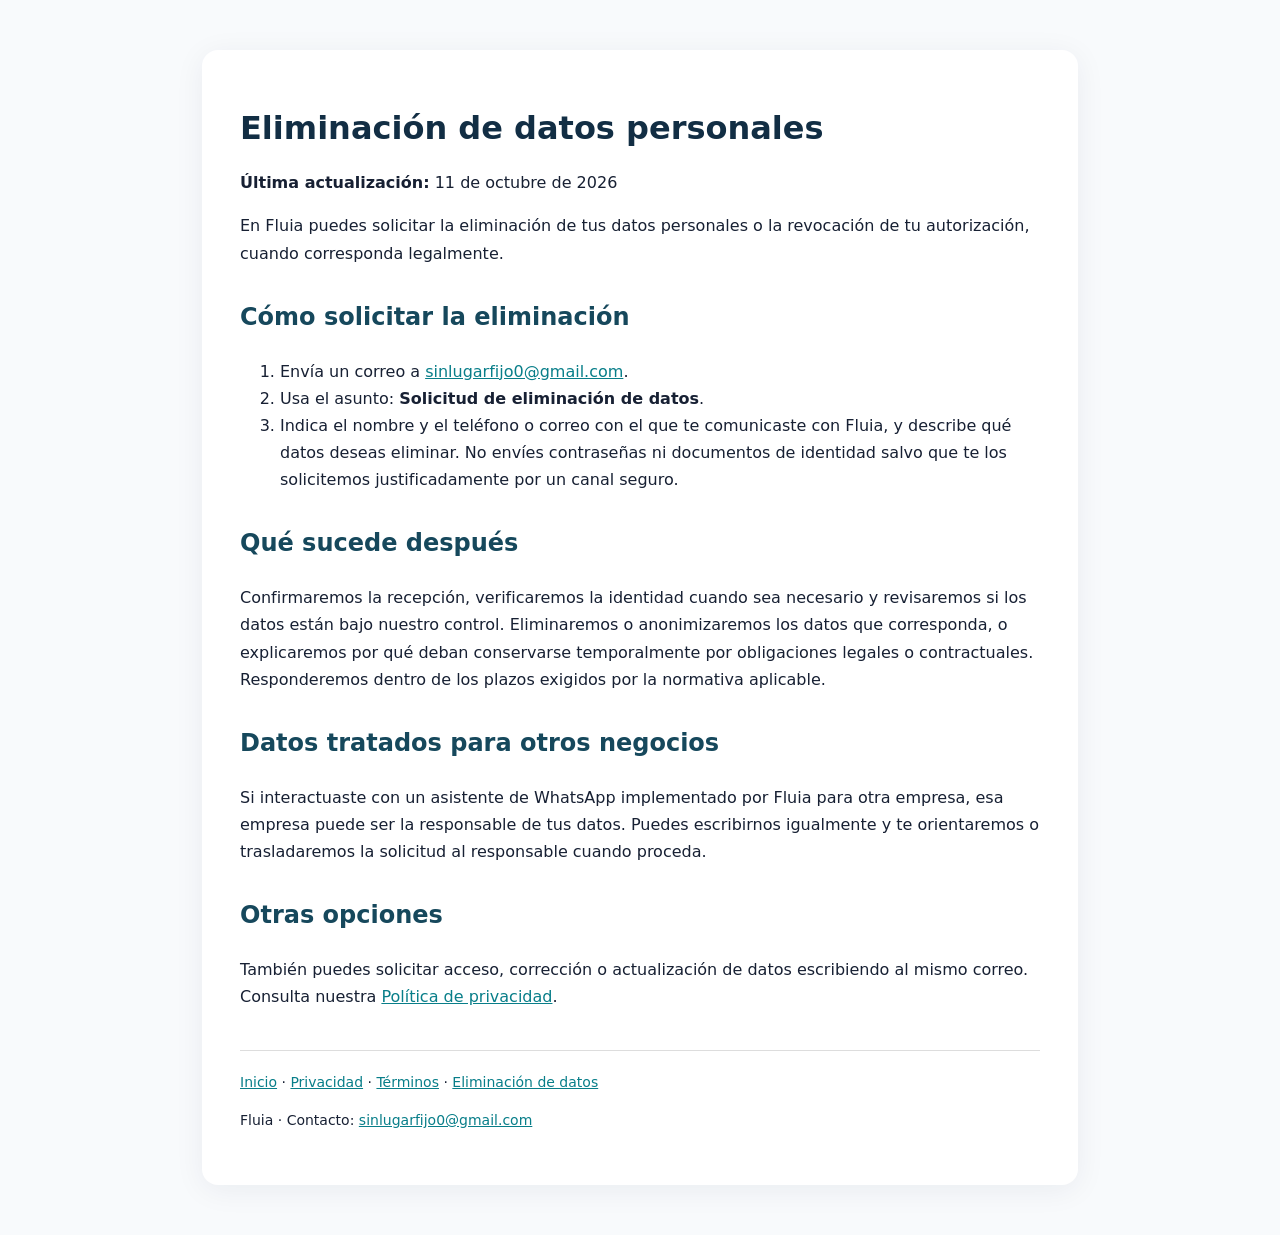
==== eliminacion-datos.html @ 7d2ca502 "Add files via upload" ====
<!doctype html><html lang="es"><head><meta charset="utf-8"><meta name="viewport" content="width=device-width,initial-scale=1"><title>Eliminación de datos personales | Fluia</title><style>body{font-family:system-ui,-apple-system,Segoe UI,sans-serif;background:#f8fafc;color:#172033;margin:0;line-height:1.7}main{max-width:800px;margin:50px auto;padding:38px;background:white;border-radius:16px;box-shadow:0 5px 30px #16233a10}h1{line-height:1.2;color:#122e44}h2{margin-top:30px;color:#16485c}a{color:#087e89}footer{margin-top:40px;border-top:1px solid #ddd;padding-top:20px;font-size:14px}@media(max-width:700px){main{margin:0;padding:24px;border-radius:0}}</style></head><body><main><h1>Eliminación de datos personales</h1><p><strong>Última actualización:</strong> 11 de octubre de 2026</p><p>En Fluia puedes solicitar la eliminación de tus datos personales o la revocación de tu autorización, cuando corresponda legalmente.</p>
<h2>Cómo solicitar la eliminación</h2><ol><li>Envía un correo a <a href="mailto:sinlugarfijo0@gmail.com">sinlugarfijo0@gmail.com</a>.</li><li>Usa el asunto: <strong>Solicitud de eliminación de datos</strong>.</li><li>Indica el nombre y el teléfono o correo con el que te comunicaste con Fluia, y describe qué datos deseas eliminar. No envíes contraseñas ni documentos de identidad salvo que te los solicitemos justificadamente por un canal seguro.</li></ol>
<h2>Qué sucede después</h2><p>Confirmaremos la recepción, verificaremos la identidad cuando sea necesario y revisaremos si los datos están bajo nuestro control. Eliminaremos o anonimizaremos los datos que corresponda, o explicaremos por qué deban conservarse temporalmente por obligaciones legales o contractuales. Responderemos dentro de los plazos exigidos por la normativa aplicable.</p>
<h2>Datos tratados para otros negocios</h2><p>Si interactuaste con un asistente de WhatsApp implementado por Fluia para otra empresa, esa empresa puede ser la responsable de tus datos. Puedes escribirnos igualmente y te orientaremos o trasladaremos la solicitud al responsable cuando proceda.</p>
<h2>Otras opciones</h2><p>También puedes solicitar acceso, corrección o actualización de datos escribiendo al mismo correo. Consulta nuestra <a href="privacidad.html">Política de privacidad</a>.</p><footer><a href="./">Inicio</a> · <a href="privacidad.html">Privacidad</a> · <a href="terminos.html">Términos</a> · <a href="eliminacion-datos.html">Eliminación de datos</a><p>Fluia · Contacto: <a href="mailto:sinlugarfijo0@gmail.com">sinlugarfijo0@gmail.com</a></p></footer></main></body></html>
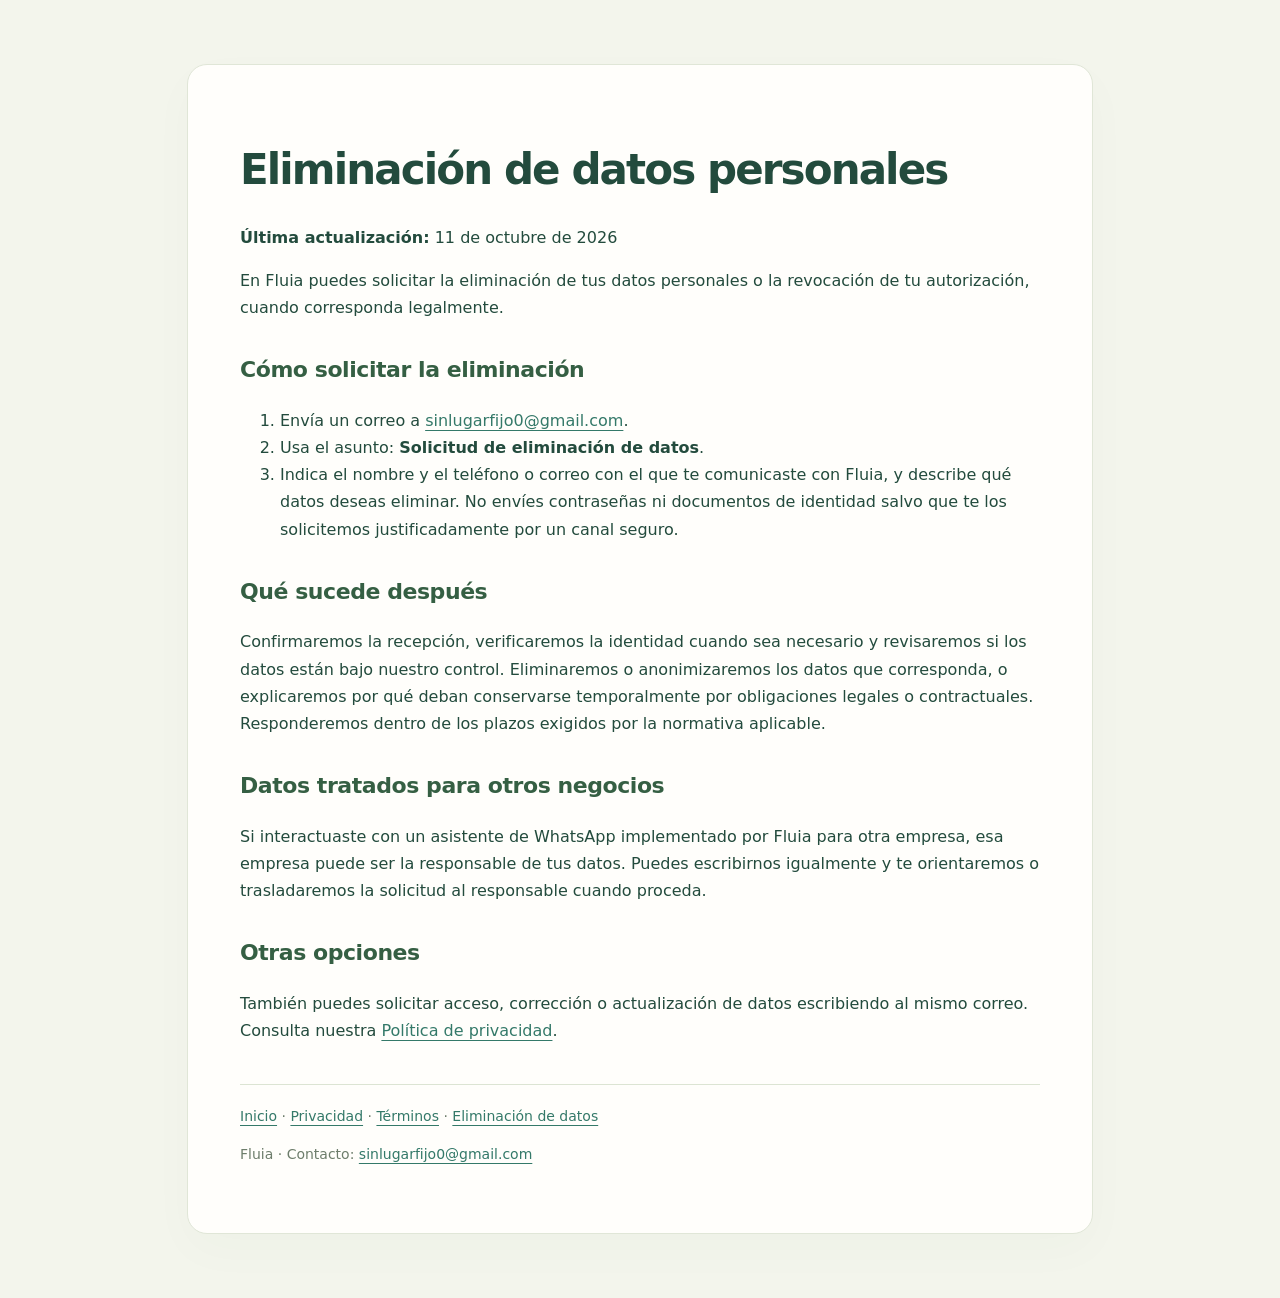
==== commit 0aebb490: "Redesign Fluia site with interactive demos and client stories" ====
--- a/eliminacion-datos.html
+++ b/eliminacion-datos.html
@@ -1,4 +1,7 @@
-<!doctype html><html lang="es"><head><meta charset="utf-8"><meta name="viewport" content="width=device-width,initial-scale=1"><title>Eliminación de datos personales | Fluia</title><style>body{font-family:system-ui,-apple-system,Segoe UI,sans-serif;background:#f8fafc;color:#172033;margin:0;line-height:1.7}main{max-width:800px;margin:50px auto;padding:38px;background:white;border-radius:16px;box-shadow:0 5px 30px #16233a10}h1{line-height:1.2;color:#122e44}h2{margin-top:30px;color:#16485c}a{color:#087e89}footer{margin-top:40px;border-top:1px solid #ddd;padding-top:20px;font-size:14px}@media(max-width:700px){main{margin:0;padding:24px;border-radius:0}}</style></head><body><main><h1>Eliminación de datos personales</h1><p><strong>Última actualización:</strong> 11 de octubre de 2026</p><p>En Fluia puedes solicitar la eliminación de tus datos personales o la revocación de tu autorización, cuando corresponda legalmente.</p>
+<!doctype html><html lang="es"><head><meta charset="utf-8"><meta name="viewport" content="width=device-width,initial-scale=1"><title>Eliminación de datos personales | Fluia</title><style>body{font-family:system-ui,-apple-system,Segoe UI,sans-serif;background:#f8fafc;color:#172033;margin:0;line-height:1.7}main{max-width:800px;margin:50px auto;padding:38px;background:white;border-radius:16px;box-shadow:0 5px 30px #16233a10}h1{line-height:1.2;color:#122e44}h2{margin-top:30px;color:#16485c}a{color:#087e89}footer{margin-top:40px;border-top:1px solid #ddd;padding-top:20px;font-size:14px}@media(max-width:700px){main{margin:0;padding:24px;border-radius:0}}</style>
+<style>body{background:#f3f5ec;color:#234b3d;font-family:system-ui,-apple-system,Segoe UI,sans-serif}main{max-width:800px;margin:64px auto;padding:52px;background:#fffefb;border:1px solid #e0e6d7;border-radius:20px;box-shadow:0 16px 48px #234b3d06}h1{color:#234b3d;font-size:clamp(30px,5vw,42px);letter-spacing:-.045em}h2{color:#355f43;font-size:22px;letter-spacing:-.02em}a{color:#347969;text-underline-offset:4px}a:hover{color:#173c31}a:focus-visible{outline:2px solid #527749;outline-offset:4px}footer{border-color:#dce4d3;color:#6d7d6b}@media(max-width:700px){main{margin:20px 14px;padding:28px 22px;border-radius:16px}body{font-size:15px}}
+</style>
+</head><body><main><h1>Eliminación de datos personales</h1><p><strong>Última actualización:</strong> 11 de octubre de 2026</p><p>En Fluia puedes solicitar la eliminación de tus datos personales o la revocación de tu autorización, cuando corresponda legalmente.</p>
 <h2>Cómo solicitar la eliminación</h2><ol><li>Envía un correo a <a href="mailto:sinlugarfijo0@gmail.com">sinlugarfijo0@gmail.com</a>.</li><li>Usa el asunto: <strong>Solicitud de eliminación de datos</strong>.</li><li>Indica el nombre y el teléfono o correo con el que te comunicaste con Fluia, y describe qué datos deseas eliminar. No envíes contraseñas ni documentos de identidad salvo que te los solicitemos justificadamente por un canal seguro.</li></ol>
 <h2>Qué sucede después</h2><p>Confirmaremos la recepción, verificaremos la identidad cuando sea necesario y revisaremos si los datos están bajo nuestro control. Eliminaremos o anonimizaremos los datos que corresponda, o explicaremos por qué deban conservarse temporalmente por obligaciones legales o contractuales. Responderemos dentro de los plazos exigidos por la normativa aplicable.</p>
 <h2>Datos tratados para otros negocios</h2><p>Si interactuaste con un asistente de WhatsApp implementado por Fluia para otra empresa, esa empresa puede ser la responsable de tus datos. Puedes escribirnos igualmente y te orientaremos o trasladaremos la solicitud al responsable cuando proceda.</p>
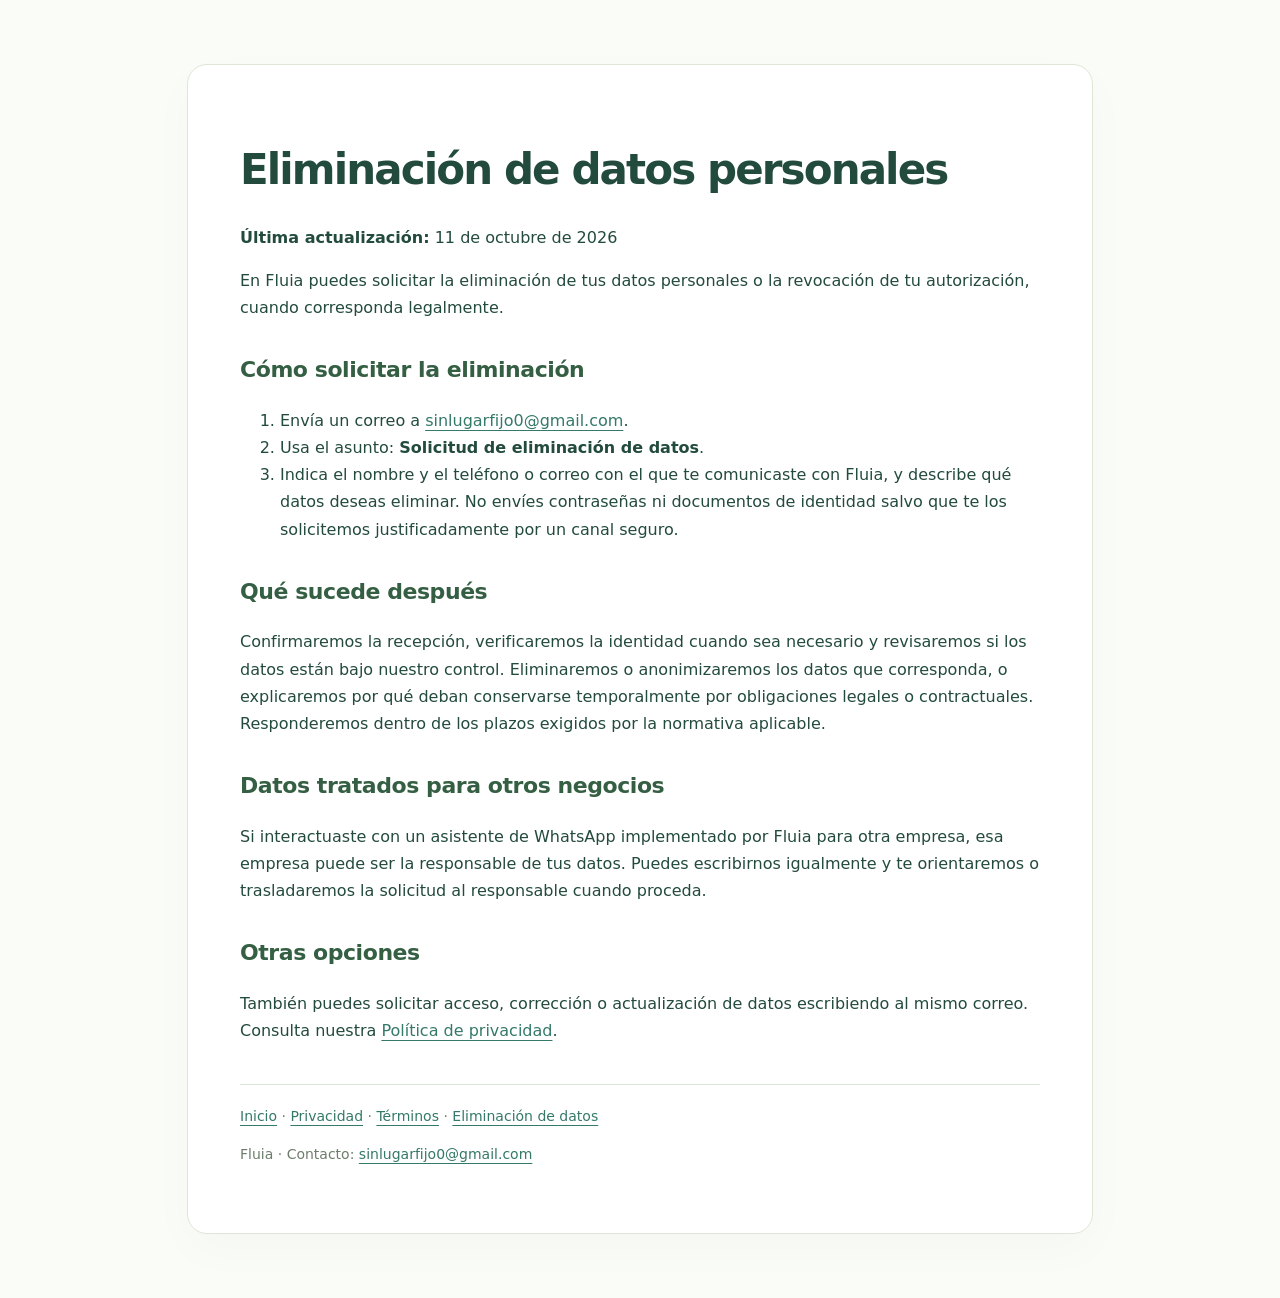
==== commit e6ded91d: "Use white backgrounds with soft green accents" ====
--- a/eliminacion-datos.html
+++ b/eliminacion-datos.html
@@ -1,5 +1,5 @@
 <!doctype html><html lang="es"><head><meta charset="utf-8"><meta name="viewport" content="width=device-width,initial-scale=1"><title>Eliminación de datos personales | Fluia</title><style>body{font-family:system-ui,-apple-system,Segoe UI,sans-serif;background:#f8fafc;color:#172033;margin:0;line-height:1.7}main{max-width:800px;margin:50px auto;padding:38px;background:white;border-radius:16px;box-shadow:0 5px 30px #16233a10}h1{line-height:1.2;color:#122e44}h2{margin-top:30px;color:#16485c}a{color:#087e89}footer{margin-top:40px;border-top:1px solid #ddd;padding-top:20px;font-size:14px}@media(max-width:700px){main{margin:0;padding:24px;border-radius:0}}</style>
-<style>body{background:#f3f5ec;color:#234b3d;font-family:system-ui,-apple-system,Segoe UI,sans-serif}main{max-width:800px;margin:64px auto;padding:52px;background:#fffefb;border:1px solid #e0e6d7;border-radius:20px;box-shadow:0 16px 48px #234b3d06}h1{color:#234b3d;font-size:clamp(30px,5vw,42px);letter-spacing:-.045em}h2{color:#355f43;font-size:22px;letter-spacing:-.02em}a{color:#347969;text-underline-offset:4px}a:hover{color:#173c31}a:focus-visible{outline:2px solid #527749;outline-offset:4px}footer{border-color:#dce4d3;color:#6d7d6b}@media(max-width:700px){main{margin:20px 14px;padding:28px 22px;border-radius:16px}body{font-size:15px}}
+<style>body{background:#fafcf7;color:#234b3d;font-family:system-ui,-apple-system,Segoe UI,sans-serif}main{max-width:800px;margin:64px auto;padding:52px;background:#ffffff;border:1px solid #e0e6d7;border-radius:20px;box-shadow:0 16px 48px #234b3d06}h1{color:#234b3d;font-size:clamp(30px,5vw,42px);letter-spacing:-.045em}h2{color:#355f43;font-size:22px;letter-spacing:-.02em}a{color:#347969;text-underline-offset:4px}a:hover{color:#173c31}a:focus-visible{outline:2px solid #527749;outline-offset:4px}footer{border-color:#dce4d3;color:#6d7d6b}@media(max-width:700px){main{margin:20px 14px;padding:28px 22px;border-radius:16px}body{font-size:15px}}
 </style>
 </head><body><main><h1>Eliminación de datos personales</h1><p><strong>Última actualización:</strong> 11 de octubre de 2026</p><p>En Fluia puedes solicitar la eliminación de tus datos personales o la revocación de tu autorización, cuando corresponda legalmente.</p>
 <h2>Cómo solicitar la eliminación</h2><ol><li>Envía un correo a <a href="mailto:sinlugarfijo0@gmail.com">sinlugarfijo0@gmail.com</a>.</li><li>Usa el asunto: <strong>Solicitud de eliminación de datos</strong>.</li><li>Indica el nombre y el teléfono o correo con el que te comunicaste con Fluia, y describe qué datos deseas eliminar. No envíes contraseñas ni documentos de identidad salvo que te los solicitemos justificadamente por un canal seguro.</li></ol>
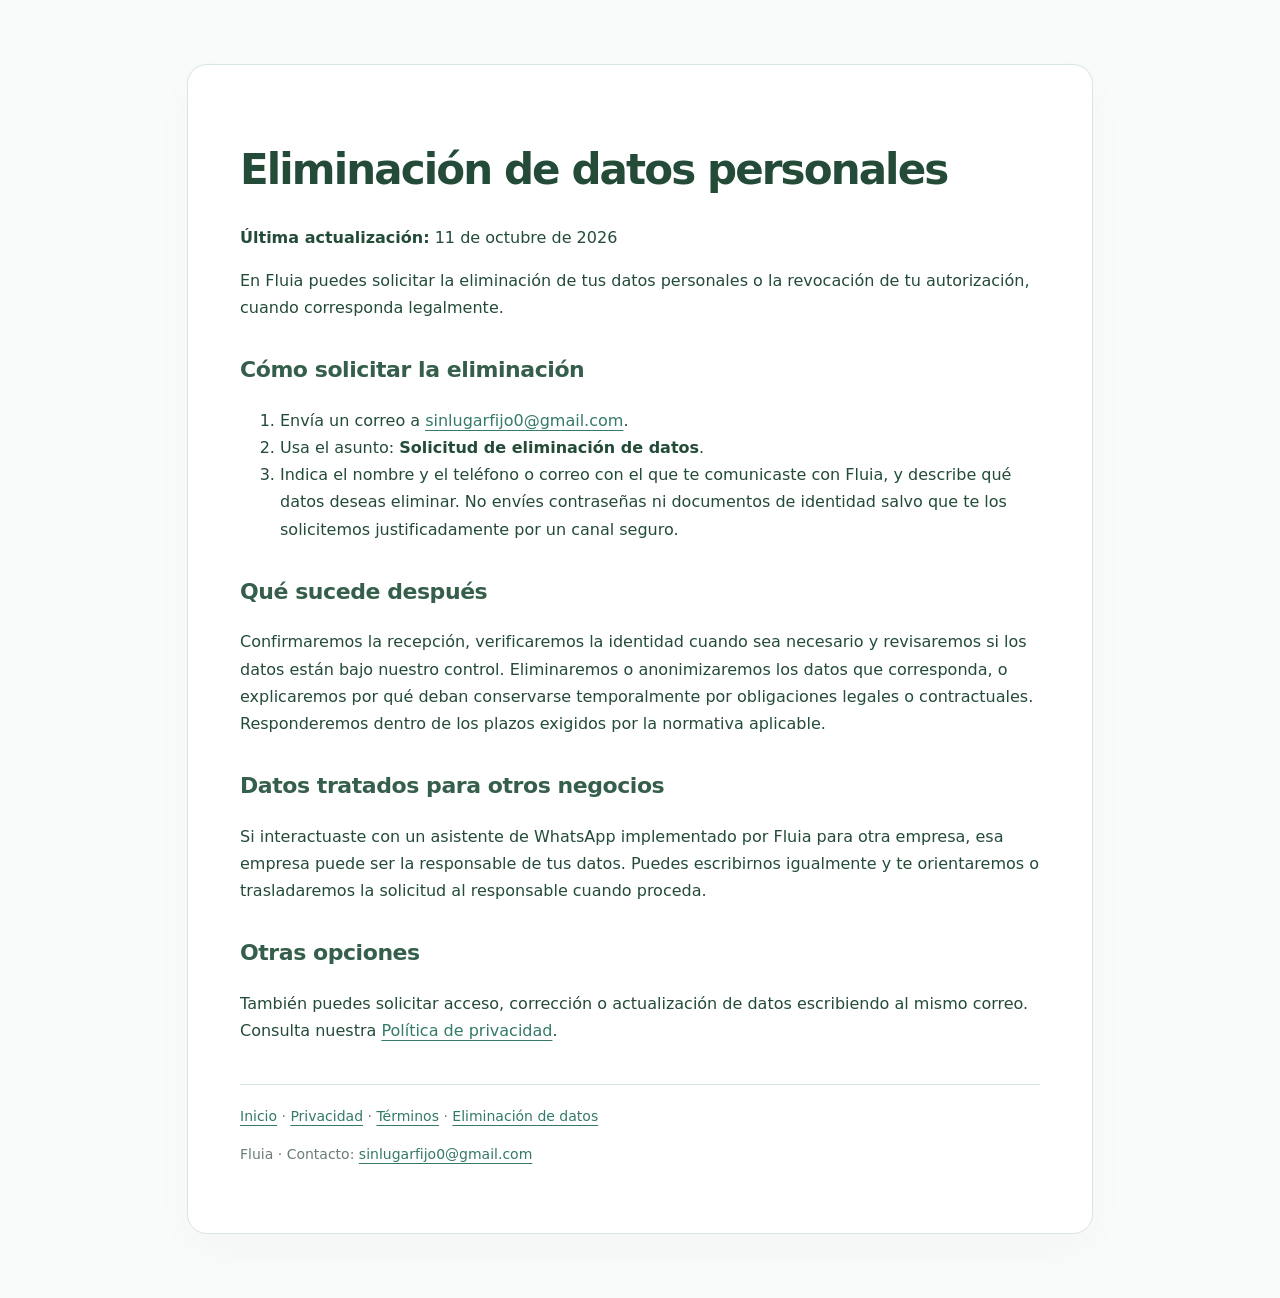
==== commit 1e1837d1: "Replace warm ivory palette with cool white and mint" ====
--- a/eliminacion-datos.html
+++ b/eliminacion-datos.html
@@ -1,5 +1,5 @@
 <!doctype html><html lang="es"><head><meta charset="utf-8"><meta name="viewport" content="width=device-width,initial-scale=1"><title>Eliminación de datos personales | Fluia</title><style>body{font-family:system-ui,-apple-system,Segoe UI,sans-serif;background:#f8fafc;color:#172033;margin:0;line-height:1.7}main{max-width:800px;margin:50px auto;padding:38px;background:white;border-radius:16px;box-shadow:0 5px 30px #16233a10}h1{line-height:1.2;color:#122e44}h2{margin-top:30px;color:#16485c}a{color:#087e89}footer{margin-top:40px;border-top:1px solid #ddd;padding-top:20px;font-size:14px}@media(max-width:700px){main{margin:0;padding:24px;border-radius:0}}</style>
-<style>body{background:#fafcf7;color:#234b3d;font-family:system-ui,-apple-system,Segoe UI,sans-serif}main{max-width:800px;margin:64px auto;padding:52px;background:#ffffff;border:1px solid #e0e6d7;border-radius:20px;box-shadow:0 16px 48px #234b3d06}h1{color:#234b3d;font-size:clamp(30px,5vw,42px);letter-spacing:-.045em}h2{color:#355f43;font-size:22px;letter-spacing:-.02em}a{color:#347969;text-underline-offset:4px}a:hover{color:#173c31}a:focus-visible{outline:2px solid #527749;outline-offset:4px}footer{border-color:#dce4d3;color:#6d7d6b}@media(max-width:700px){main{margin:20px 14px;padding:28px 22px;border-radius:16px}body{font-size:15px}}
+<style>body{background:#f9fafa;color:#234b38;font-family:system-ui,-apple-system,Segoe UI,sans-serif}main{max-width:800px;margin:64px auto;padding:52px;background:#ffffff;border:1px solid #d7e6df;border-radius:20px;box-shadow:0 16px 48px #234b3806}h1{color:#234b38;font-size:clamp(30px,5vw,42px);letter-spacing:-.045em}h2{color:#355f4b;font-size:22px;letter-spacing:-.02em}a{color:#347969;text-underline-offset:4px}a:hover{color:#173c2a}a:focus-visible{outline:2px solid #497761;outline-offset:4px}footer{border-color:#d3e4dc;color:#6b7d74}@media(max-width:700px){main{margin:20px 14px;padding:28px 22px;border-radius:16px}body{font-size:15px}}
 </style>
 </head><body><main><h1>Eliminación de datos personales</h1><p><strong>Última actualización:</strong> 11 de octubre de 2026</p><p>En Fluia puedes solicitar la eliminación de tus datos personales o la revocación de tu autorización, cuando corresponda legalmente.</p>
 <h2>Cómo solicitar la eliminación</h2><ol><li>Envía un correo a <a href="mailto:sinlugarfijo0@gmail.com">sinlugarfijo0@gmail.com</a>.</li><li>Usa el asunto: <strong>Solicitud de eliminación de datos</strong>.</li><li>Indica el nombre y el teléfono o correo con el que te comunicaste con Fluia, y describe qué datos deseas eliminar. No envíes contraseñas ni documentos de identidad salvo que te los solicitemos justificadamente por un canal seguro.</li></ol>
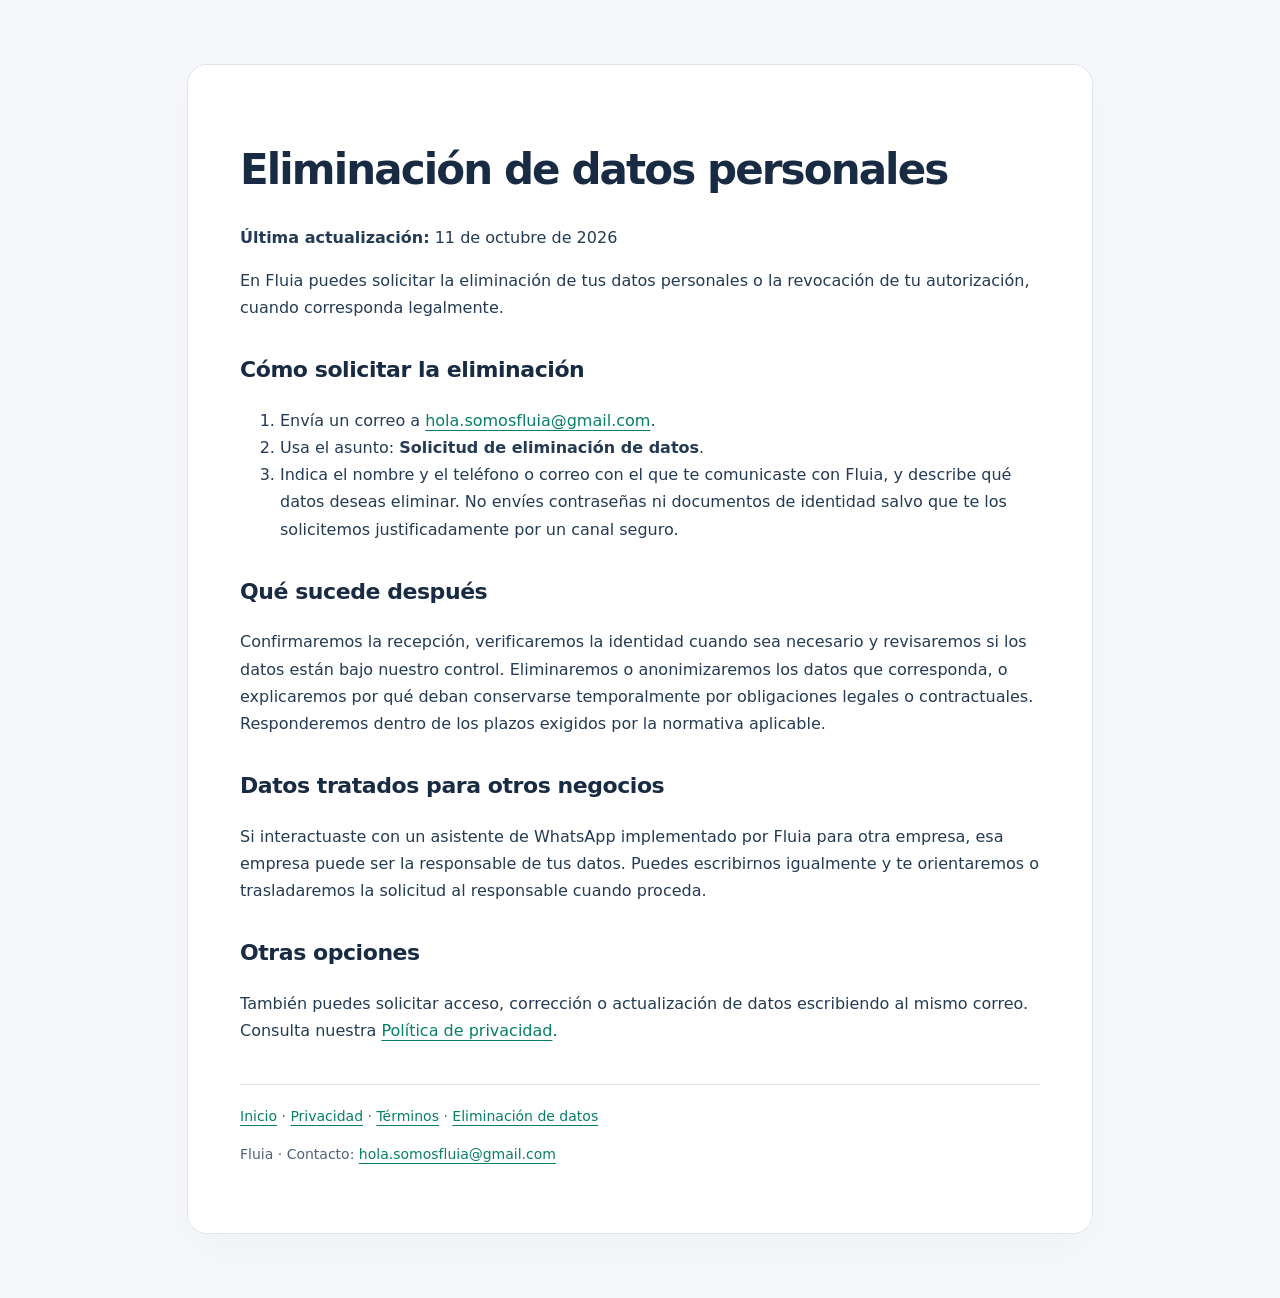
==== commit 0af54be9: "Refresh palette with emerald accents and update contact email" ====
--- a/eliminacion-datos.html
+++ b/eliminacion-datos.html
@@ -1,8 +1,8 @@
 <!doctype html><html lang="es"><head><meta charset="utf-8"><meta name="viewport" content="width=device-width,initial-scale=1"><title>Eliminación de datos personales | Fluia</title><style>body{font-family:system-ui,-apple-system,Segoe UI,sans-serif;background:#f8fafc;color:#172033;margin:0;line-height:1.7}main{max-width:800px;margin:50px auto;padding:38px;background:white;border-radius:16px;box-shadow:0 5px 30px #16233a10}h1{line-height:1.2;color:#122e44}h2{margin-top:30px;color:#16485c}a{color:#087e89}footer{margin-top:40px;border-top:1px solid #ddd;padding-top:20px;font-size:14px}@media(max-width:700px){main{margin:0;padding:24px;border-radius:0}}</style>
 <style>body{background:#f9fafa;color:#234b38;font-family:system-ui,-apple-system,Segoe UI,sans-serif}main{max-width:800px;margin:64px auto;padding:52px;background:#ffffff;border:1px solid #d7e6df;border-radius:20px;box-shadow:0 16px 48px #234b3806}h1{color:#234b38;font-size:clamp(30px,5vw,42px);letter-spacing:-.045em}h2{color:#355f4b;font-size:22px;letter-spacing:-.02em}a{color:#347969;text-underline-offset:4px}a:hover{color:#173c2a}a:focus-visible{outline:2px solid #497761;outline-offset:4px}footer{border-color:#d3e4dc;color:#6b7d74}@media(max-width:700px){main{margin:20px 14px;padding:28px 22px;border-radius:16px}body{font-size:15px}}
 </style>
-</head><body><main><h1>Eliminación de datos personales</h1><p><strong>Última actualización:</strong> 11 de octubre de 2026</p><p>En Fluia puedes solicitar la eliminación de tus datos personales o la revocación de tu autorización, cuando corresponda legalmente.</p>
-<h2>Cómo solicitar la eliminación</h2><ol><li>Envía un correo a <a href="mailto:sinlugarfijo0@gmail.com">sinlugarfijo0@gmail.com</a>.</li><li>Usa el asunto: <strong>Solicitud de eliminación de datos</strong>.</li><li>Indica el nombre y el teléfono o correo con el que te comunicaste con Fluia, y describe qué datos deseas eliminar. No envíes contraseñas ni documentos de identidad salvo que te los solicitemos justificadamente por un canal seguro.</li></ol>
+<style>body{background:#f5f7fa;color:#243b53}main{background:#fff;border-color:#dfe6ed}h1,h2{color:#182b42}a{color:#087f67}footer{border-color:#dfe6ed;color:#526277}</style></head><body><main><h1>Eliminación de datos personales</h1><p><strong>Última actualización:</strong> 11 de octubre de 2026</p><p>En Fluia puedes solicitar la eliminación de tus datos personales o la revocación de tu autorización, cuando corresponda legalmente.</p>
+<h2>Cómo solicitar la eliminación</h2><ol><li>Envía un correo a <a href="mailto:hola.somosfluia@gmail.com">hola.somosfluia@gmail.com</a>.</li><li>Usa el asunto: <strong>Solicitud de eliminación de datos</strong>.</li><li>Indica el nombre y el teléfono o correo con el que te comunicaste con Fluia, y describe qué datos deseas eliminar. No envíes contraseñas ni documentos de identidad salvo que te los solicitemos justificadamente por un canal seguro.</li></ol>
 <h2>Qué sucede después</h2><p>Confirmaremos la recepción, verificaremos la identidad cuando sea necesario y revisaremos si los datos están bajo nuestro control. Eliminaremos o anonimizaremos los datos que corresponda, o explicaremos por qué deban conservarse temporalmente por obligaciones legales o contractuales. Responderemos dentro de los plazos exigidos por la normativa aplicable.</p>
 <h2>Datos tratados para otros negocios</h2><p>Si interactuaste con un asistente de WhatsApp implementado por Fluia para otra empresa, esa empresa puede ser la responsable de tus datos. Puedes escribirnos igualmente y te orientaremos o trasladaremos la solicitud al responsable cuando proceda.</p>
-<h2>Otras opciones</h2><p>También puedes solicitar acceso, corrección o actualización de datos escribiendo al mismo correo. Consulta nuestra <a href="privacidad.html">Política de privacidad</a>.</p><footer><a href="./">Inicio</a> · <a href="privacidad.html">Privacidad</a> · <a href="terminos.html">Términos</a> · <a href="eliminacion-datos.html">Eliminación de datos</a><p>Fluia · Contacto: <a href="mailto:sinlugarfijo0@gmail.com">sinlugarfijo0@gmail.com</a></p></footer></main></body></html>+<h2>Otras opciones</h2><p>También puedes solicitar acceso, corrección o actualización de datos escribiendo al mismo correo. Consulta nuestra <a href="privacidad.html">Política de privacidad</a>.</p><footer><a href="./">Inicio</a> · <a href="privacidad.html">Privacidad</a> · <a href="terminos.html">Términos</a> · <a href="eliminacion-datos.html">Eliminación de datos</a><p>Fluia · Contacto: <a href="mailto:hola.somosfluia@gmail.com">hola.somosfluia@gmail.com</a></p></footer></main></body></html>
